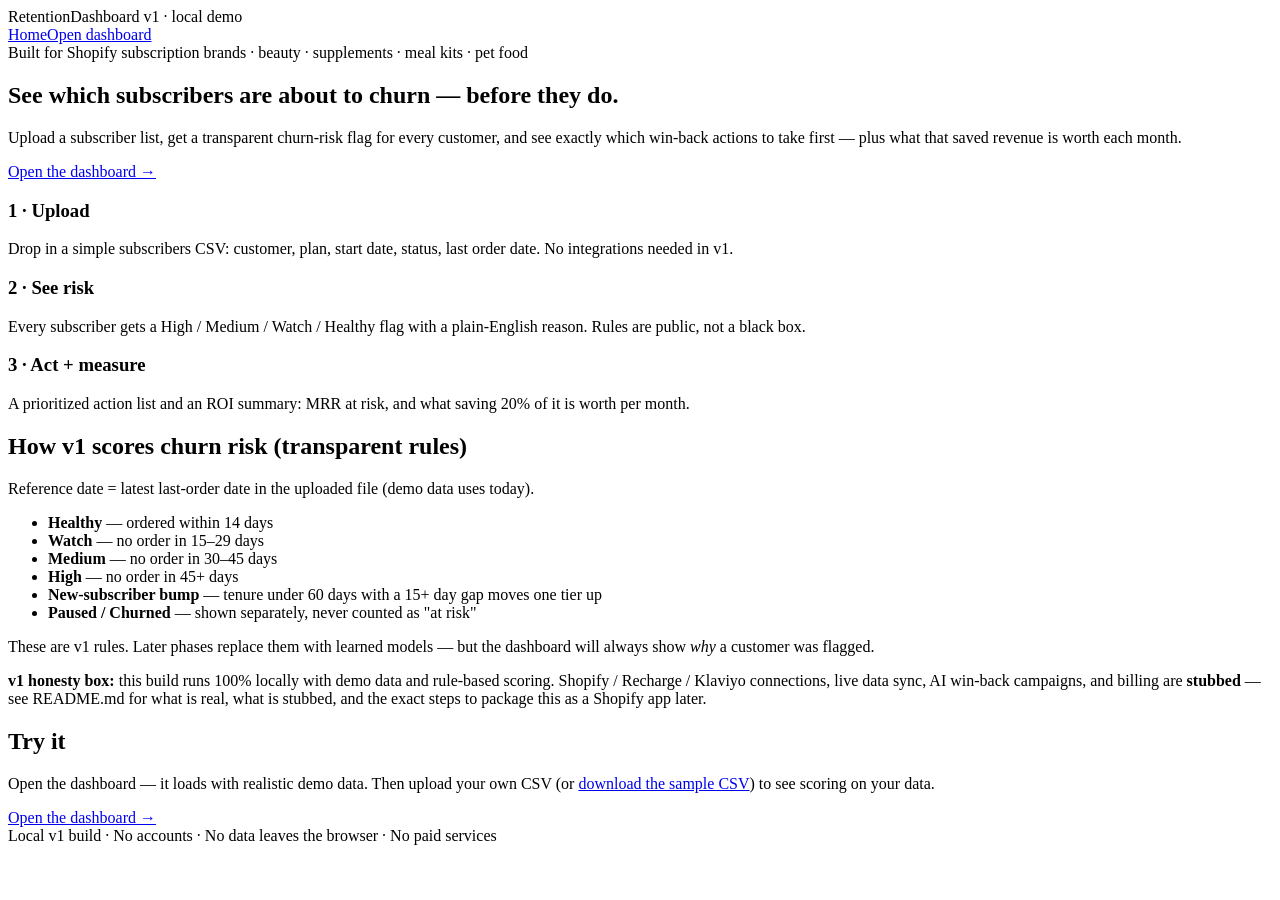
==== index.html @ d5554238 "v1: add index.html" ====
<!DOCTYPE html>
<html lang="en">
<head>
<meta charset="utf-8">
<meta name="viewport" content="width=device-width, initial-scale=1">
<title>Churn-Retention Dashboard for Subscription Brands — v1</title>
<link rel="stylesheet" href="style.css">
</head>
<body>
<header>
  <div class="logo">Retention<span>Dashboard</span> <span class="pill">v1 · local demo</span></div>
  <nav><a href="index.html">Home</a><a href="dashboard.html" class="btn">Open dashboard</a></nav>
</header>
<main>
  <section class="hero">
    <span class="pill">Built for Shopify subscription brands · beauty · supplements · meal kits · pet food</span>
    <h1>See which subscribers are about to churn — before they do.</h1>
    <p>Upload a subscriber list, get a transparent churn-risk flag for every customer, and see exactly which win-back actions to take first — plus what that saved revenue is worth each month.</p>
    <a class="cta" href="dashboard.html">Open the dashboard →</a>
  </section>

  <div class="grid3">
    <div class="card"><h3>1 · Upload</h3><p>Drop in a simple subscribers CSV: customer, plan, start date, status, last order date. No integrations needed in v1.</p></div>
    <div class="card"><h3>2 · See risk</h3><p>Every subscriber gets a High / Medium / Watch / Healthy flag with a plain-English reason. Rules are public, not a black box.</p></div>
    <div class="card"><h3>3 · Act + measure</h3><p>A prioritized action list and an ROI summary: MRR at risk, and what saving 20% of it is worth per month.</p></div>
  </div>

  <h2>How v1 scores churn risk (transparent rules)</h2>
  <div class="card">
    <p>Reference date = latest last-order date in the uploaded file (demo data uses today).</p>
    <ul>
      <li><b>Healthy</b> — ordered within 14 days</li>
      <li><b>Watch</b> — no order in 15–29 days</li>
      <li><b>Medium</b> — no order in 30–45 days</li>
      <li><b>High</b> — no order in 45+ days</li>
      <li><b>New-subscriber bump</b> — tenure under 60 days with a 15+ day gap moves one tier up</li>
      <li><b>Paused / Churned</b> — shown separately, never counted as "at risk"</li>
    </ul>
    <p>These are v1 rules. Later phases replace them with learned models — but the dashboard will always show <i>why</i> a customer was flagged.</p>
  </div>

  <div class="note">
    <b>v1 honesty box:</b> this build runs 100% locally with demo data and rule-based scoring.
    Shopify / Recharge / Klaviyo connections, live data sync, AI win-back campaigns, and billing are <b>stubbed</b> — see README.md for what is real, what is stubbed, and the exact steps to package this as a Shopify app later.
  </div>

  <h2>Try it</h2>
  <p>Open the dashboard — it loads with realistic demo data. Then upload your own CSV (or <a href="demo-subscribers.csv" download>download the sample CSV</a>) to see scoring on your data.</p>
  <a class="cta" href="dashboard.html">Open the dashboard →</a>
</main>
<footer>Local v1 build · No accounts · No data leaves the browser · No paid services</footer>
</body>
</html>
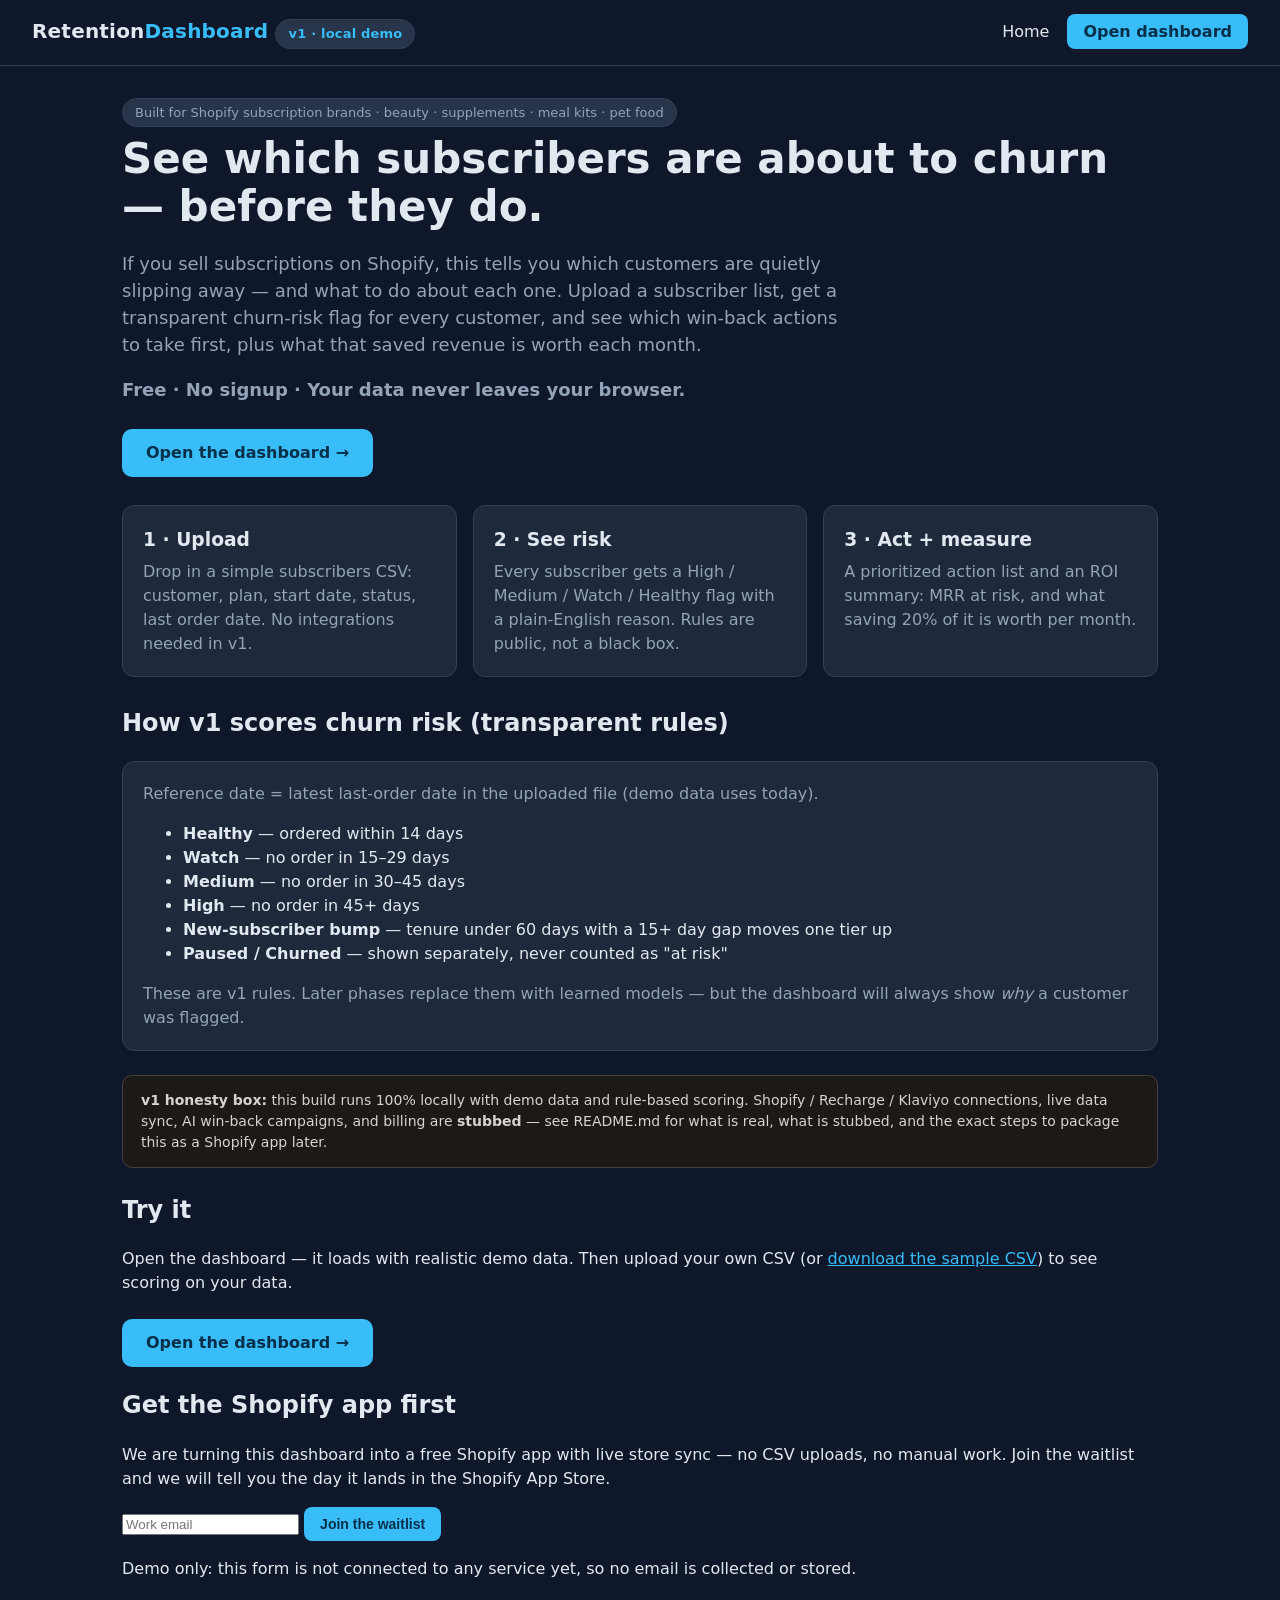
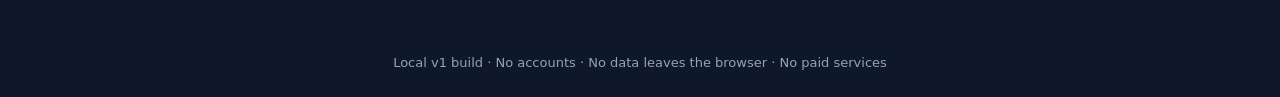
==== commit 4a5d3009: "growth-prep: SEO + waitlist UI (index.html)" ====
--- a/index.html
+++ b/index.html
@@ -3,7 +3,15 @@
 <head>
 <meta charset="utf-8">
 <meta name="viewport" content="width=device-width, initial-scale=1">
-<title>Churn-Retention Dashboard for Subscription Brands — v1</title>
+<title>RetentionAI — Churn-Risk Dashboard for Shopify Subscription Brands</title>
+<meta name="description" content="Free churn-risk dashboard for Shopify subscription brands. Upload a subscribers CSV and see which customers are about to churn — scored in your browser, no signup, no data leaves your machine.">
+<meta property="og:title" content="RetentionAI — See which subscribers are about to churn">
+<meta property="og:description" content="Free churn-risk dashboard for Shopify subscription brands: beauty, supplements, meal kits, pet food. CSV upload, transparent rules, browser-local scoring.">
+<meta property="og:type" content="website">
+<meta property="og:url" content="https://bhavesh189.github.io/venture-v1/">
+<meta name="twitter:card" content="summary">
+<meta name="twitter:title" content="RetentionAI — See which subscribers are about to churn">
+<meta name="twitter:description" content="Free churn-risk dashboard for Shopify subscription brands. CSV upload, transparent rules, browser-local scoring.">
 <link rel="stylesheet" href="style.css">
 </head>
 <body>
@@ -15,7 +23,8 @@
   <section class="hero">
     <span class="pill">Built for Shopify subscription brands · beauty · supplements · meal kits · pet food</span>
     <h1>See which subscribers are about to churn — before they do.</h1>
-    <p>Upload a subscriber list, get a transparent churn-risk flag for every customer, and see exactly which win-back actions to take first — plus what that saved revenue is worth each month.</p>
+    <p>If you sell subscriptions on Shopify, this tells you which customers are quietly slipping away — and what to do about each one. Upload a subscriber list, get a transparent churn-risk flag for every customer, and see which win-back actions to take first, plus what that saved revenue is worth each month.</p>
+    <p><b>Free · No signup · Your data never leaves your browser.</b></p>
     <a class="cta" href="dashboard.html">Open the dashboard →</a>
   </section>
 
@@ -47,6 +56,24 @@
   <h2>Try it</h2>
   <p>Open the dashboard — it loads with realistic demo data. Then upload your own CSV (or <a href="demo-subscribers.csv" download>download the sample CSV</a>) to see scoring on your data.</p>
   <a class="cta" href="dashboard.html">Open the dashboard →</a>
+
+  <section class="waitlist" id="waitlist">
+    <h2>Get the Shopify app first</h2>
+    <p>We are turning this dashboard into a free Shopify app with live store sync — no CSV uploads, no manual work. Join the waitlist and we will tell you the day it lands in the Shopify App Store.</p>
+    <!-- TODO: waitlist form is UI only in v1 — NOT wired to any backend or form service. Connect a form backend before collecting real emails. -->
+    <form id="waitlist-form" action="#" method="post">
+      <input type="email" name="email" placeholder="Work email" required aria-label="Work email">
+      <button type="submit" class="primary">Join the waitlist</button>
+    </form>
+    <p id="waitlist-msg">Demo only: this form is not connected to any service yet, so no email is collected or stored.</p>
+  </section>
+  <script>
+    // Waitlist is UI only (see TODO above): never send or store anything.
+    document.getElementById('waitlist-form').addEventListener('submit', function (e) {
+      e.preventDefault();
+      document.getElementById('waitlist-msg').textContent = 'Thanks! This demo waitlist is not wired up yet (TODO: connect a form backend) — no email was sent or stored.';
+    });
+  </script>
 </main>
 <footer>Local v1 build · No accounts · No data leaves the browser · No paid services</footer>
 </body>
--- a/style.css
+++ b/style.css
@@ -0,0 +1,58 @@
+/* v1 — dependency-free, no external fonts or CDNs. Everything runs offline. */
+:root {
+  --bg: #0f172a; --panel: #1e293b; --panel2: #273449; --text: #e2e8f0;
+  --muted: #94a3b8; --line: #334155; --accent: #38bdf8; --green: #34d399;
+  --amber: #fbbf24; --red: #f87171; --violet: #a78bfa;
+}
+* { box-sizing: border-box; }
+body { margin: 0; font-family: system-ui, -apple-system, "Segoe UI", Roboto, sans-serif;
+  background: var(--bg); color: var(--text); line-height: 1.5; }
+a { color: var(--accent); }
+header { display: flex; justify-content: space-between; align-items: center;
+  padding: 16px 32px; border-bottom: 1px solid var(--line); }
+.logo { font-weight: 800; font-size: 20px; letter-spacing: .2px; }
+.logo span { color: var(--accent); }
+nav a { margin-left: 18px; text-decoration: none; color: var(--text); }
+nav a.btn { background: var(--accent); color: #082f49; padding: 8px 16px;
+  border-radius: 8px; font-weight: 700; }
+main { max-width: 1100px; margin: 0 auto; padding: 32px; }
+.hero h1 { font-size: 42px; line-height: 1.15; margin: 8px 0; }
+.hero p { color: var(--muted); font-size: 18px; max-width: 720px; }
+.pill { display: inline-block; background: var(--panel2); border: 1px solid var(--line);
+  border-radius: 999px; padding: 4px 12px; font-size: 13px; color: var(--muted); }
+.grid3 { display: grid; grid-template-columns: repeat(3, 1fr); gap: 16px; margin: 28px 0; }
+.card { background: var(--panel); border: 1px solid var(--line); border-radius: 12px; padding: 20px; }
+.card h3 { margin: 0 0 6px; }
+.card p { color: var(--muted); margin: 0; }
+.steps { counter-reset: s; }
+.step { display: flex; gap: 16px; margin: 16px 0; }
+.step b { background: var(--accent); color: #082f49; width: 32px; height: 32px;
+  border-radius: 50%; display: grid; place-items: center; flex-shrink: 0; }
+.cta { display: inline-block; background: var(--accent); color: #082f49; font-weight: 800;
+  padding: 12px 24px; border-radius: 10px; text-decoration: none; margin-top: 8px; }
+.note { background: #1c1917; border: 1px solid #44403c; border-radius: 10px;
+  padding: 14px 18px; color: #d6d3d1; font-size: 14px; margin: 24px 0; }
+/* dashboard */
+.cards { display: grid; grid-template-columns: repeat(4, 1fr); gap: 16px; margin: 20px 0; }
+.stat { background: var(--panel); border: 1px solid var(--line); border-radius: 12px; padding: 16px; }
+.stat .num { font-size: 30px; font-weight: 800; }
+.stat .lbl { color: var(--muted); font-size: 13px; }
+.toolbar { display: flex; gap: 12px; flex-wrap: wrap; align-items: center; margin: 20px 0; }
+button, .filebtn { background: var(--panel2); color: var(--text); border: 1px solid var(--line);
+  border-radius: 8px; padding: 9px 16px; cursor: pointer; font-size: 14px; }
+button.primary { background: var(--accent); color: #082f49; font-weight: 700; border: none; }
+button.active { outline: 2px solid var(--accent); }
+input[type=file] { display: none; }
+table { width: 100%; border-collapse: collapse; font-size: 14px; }
+th, td { text-align: left; padding: 10px 12px; border-bottom: 1px solid var(--line); }
+th { color: var(--muted); font-size: 12px; text-transform: uppercase; letter-spacing: .5px; }
+.badge { display: inline-block; padding: 2px 10px; border-radius: 999px; font-size: 12px; font-weight: 700; }
+.high { background: #450a0a; color: #fca5a5; }
+.medium { background: #422006; color: #fcd34d; }
+.watch { background: #172554; color: #93c5fd; }
+.healthy { background: #052e16; color: #86efac; }
+.churned { background: #27272a; color: #d4d4d8; }
+.paused { background: #2e1065; color: #c4b5fd; }
+ul.actions li { margin: 8px 0; }
+footer { color: var(--muted); font-size: 13px; text-align: center; padding: 24px; }
+@media (max-width: 800px) { .grid3, .cards { grid-template-columns: 1fr 1fr; } .hero h1 { font-size: 30px; } }
